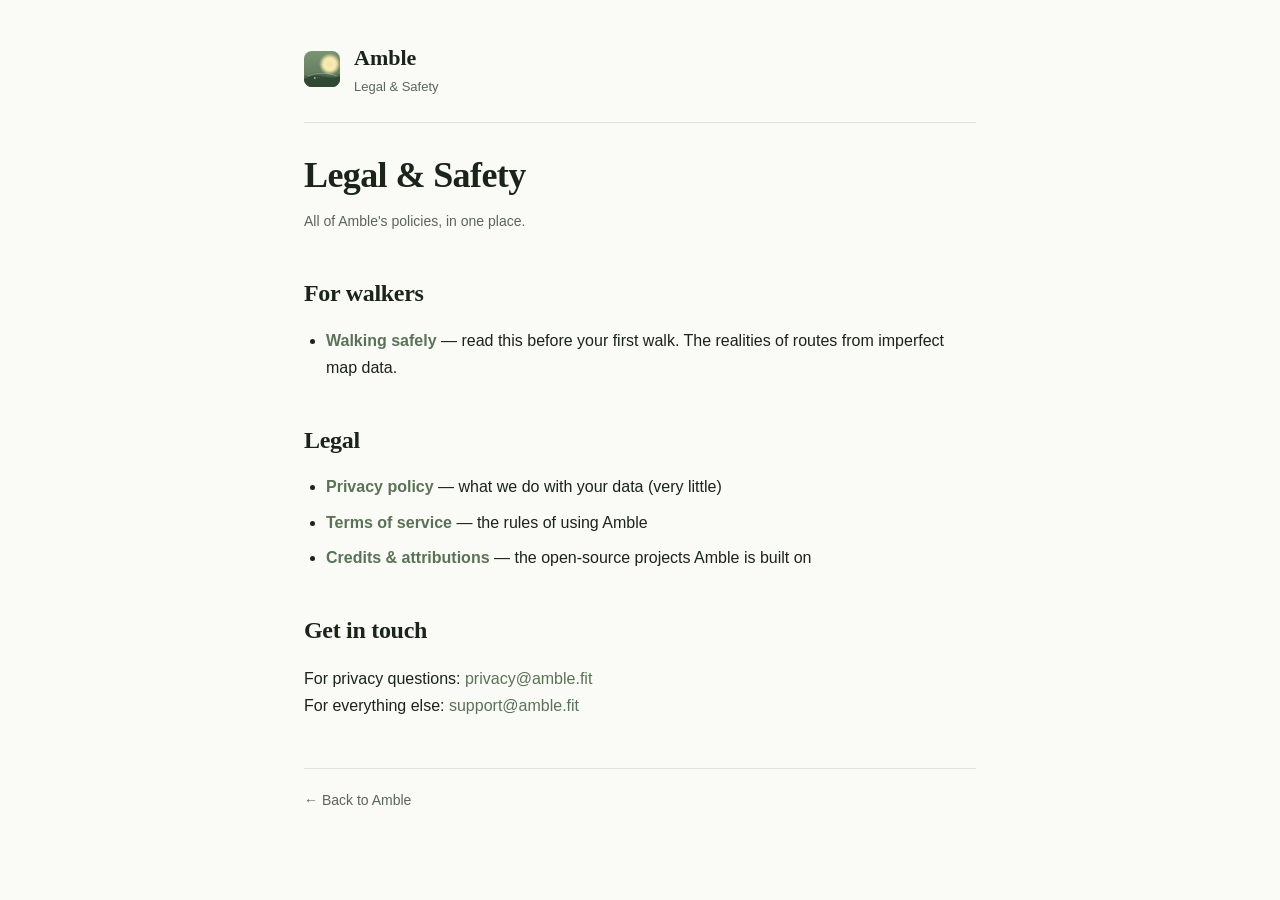
==== legal/index.html @ d177595f "Initial site: landing page, legal docs, privacy policy" ====
<!DOCTYPE html>
<html lang="en">
<head>
  <meta charset="UTF-8">
  <meta name="viewport" content="width=device-width, initial-scale=1.0">
  <title>Legal &amp; Safety — Amble</title>
  <meta name="description" content="Amble's legal and safety pages: privacy policy, terms, walking safely, attributions.">
  <meta name="theme-color" content="#5a7256">
  <link rel="icon" type="image/svg+xml" href="../favicon.svg">
  <link rel="stylesheet" href="../style.css">
</head>
<body class="page-doc">
  <div class="doc-container">
    <header class="doc-header">
      <a href="/" class="brand-link" aria-label="Amble home">
        <span class="brand-mark" aria-hidden="true">
          <svg viewBox="0 0 32 32" width="36" height="36">
            <defs>
              <linearGradient id="bmsky-index" x1="0" y1="0" x2="0" y2="1">
                <stop offset="0%" stop-color="#7a9472"/>
                <stop offset="100%" stop-color="#5a7256"/>
              </linearGradient>
              <radialGradient id="bmsun-index" cx="0.5" cy="0.5" r="0.5">
                <stop offset="0%" stop-color="#fff5d0"/>
                <stop offset="60%" stop-color="#f5e6a8"/>
                <stop offset="100%" stop-color="#f5e6a8" stop-opacity="0"/>
              </radialGradient>
              <clipPath id="bmclip-index"><rect width="32" height="32" rx="7"/></clipPath>
            </defs>
            <g clip-path="url(#bmclip-index)">
              <rect width="32" height="32" fill="url(#bmsky-index)"/>
              <circle cx="22.9" cy="11.7" r="9.6" fill="url(#bmsun-index)"/>
              <circle cx="22.9" cy="11.7" r="2.9" fill="#f5e6a8"/>
              <path d="M 0 22.4 Q 10.7 17.1, 20.3 20.3 Q 26.7 22.4, 32 20.3 L 32 32 L 0 32 Z" fill="#3f5b40" opacity="0.6"/>
              <path d="M 0 25.1 Q 8 20.3, 17.1 22.4 Q 25.6 24.5, 32 22.4 L 32 32 L 0 32 Z" fill="#2d4530" opacity="0.85"/>
              <path d="M 3.2 21.9 Q 16 17.6, 28.8 21.9" fill="none" stroke="#f5f1e8" stroke-width="0.5" stroke-linecap="round" opacity="0.6"/>
              <circle cx="9.6" cy="24" r="0.7" fill="#f5f1e8"/>
              <circle cx="11.7" cy="23.6" r="0.4" fill="#f5f1e8" opacity="0.5"/>
              <circle cx="13.9" cy="23.3" r="0.4" fill="#f5f1e8" opacity="0.4"/>
              <circle cx="16" cy="22.9" r="0.4" fill="#f5f1e8" opacity="0.3"/>
            </g>
          </svg>
        </span>
      </a>
      <div>
        <div class="name">Amble</div>
        <div class="subname">Legal &amp; Safety</div>
      </div>
    </header>

    <h1>Legal &amp; Safety</h1>
    <p class="meta">All of Amble's policies, in one place.</p>

    <h2>For walkers</h2>
    <ul>
      <li><a href="walking-safely.html"><strong>Walking safely</strong></a> — read this before your first walk. The realities of routes from imperfect map data.</li>
    </ul>

    <h2>Legal</h2>
    <ul>
      <li><a href="privacy.html"><strong>Privacy policy</strong></a> — what we do with your data (very little)</li>
      <li><a href="terms.html"><strong>Terms of service</strong></a> — the rules of using Amble</li>
      <li><a href="attributions.html"><strong>Credits &amp; attributions</strong></a> — the open-source projects Amble is built on</li>
    </ul>

    <h2>Get in touch</h2>
    <p>For privacy questions: <a href="mailto:privacy@amble.fit">privacy@amble.fit</a><br>
    For everything else: <a href="mailto:support@amble.fit">support@amble.fit</a></p>

    <nav class="doc-footer">
      <a href="/">← Back to Amble</a>
    </nav>
  </div>
</body>
</html>
---- style.css ----
/* ───────────────────────────────────────────────────────────────────
   Amble — site stylesheet
   Two layouts share this stylesheet:
     • Marketing landing page  (body class: page-marketing)
     • Legal/document pages    (body class: page-doc)
   The shared elements (brand mark, colour palette, footer) live at the
   top; layout-specific styles further down.

   Design philosophy: warm, sage-green palette echoing the app icon.
   Avoid the sterile Stripe/Linear "tech corporate" white. Amble is a
   lifestyle/wellness brand — this should feel closer to a walking
   magazine than to a SaaS pitch deck.
   ─────────────────────────────────────────────────────────────────── */

:root {
  /* Palette — warm sage-and-cream */
  --bg-page: #fafaf7;          /* off-white page background */
  --bg-cream: #f5f1e8;         /* warm cream, the secondary surface */
  --bg-deep: #2d4530;          /* deep forest, used in hero/CTA bands */
  --bg-mid: #5a7256;           /* the icon's primary green */
  --bg-soft: #7a9472;           /* the icon's lighter green */

  --ink: #1a2419;              /* near-black, but warm */
  --ink-muted: #5a665a;        /* muted body copy */
  --ink-faint: #8a958a;        /* subtle metadata */
  --ink-on-dark: #f5f1e8;      /* cream on the dark bands */
  --ink-on-dark-faint: rgba(245, 241, 232, 0.7);

  --border: #e5e2da;
  --border-strong: #c8c2b3;

  --accent: #5a7256;            /* CTA / link colour, matches icon */
  --accent-hover: #3f5b40;

  --highlight: #f5e6a8;         /* the warm sun yellow, for accents */

  --shadow-sm: 0 1px 2px rgba(40, 50, 30, 0.06);
  --shadow-md: 0 4px 12px rgba(40, 50, 30, 0.08);
  --shadow-lg: 0 12px 32px rgba(40, 50, 30, 0.12);

  /* Type scale */
  --font-body: -apple-system, BlinkMacSystemFont, "Inter", "Segoe UI", Roboto, sans-serif;
  --font-display: "Iowan Old Style", "Palatino", Georgia, serif;
  /* Iowan/Palatino fall back gracefully; system serif on most platforms looks
     intentional and editorial, separates Amble from the Inter-monoculture. */
}

* { box-sizing: border-box; }
html { -webkit-text-size-adjust: 100%; scroll-behavior: smooth; }
body {
  margin: 0;
  background: var(--bg-page);
  color: var(--ink);
  font-family: var(--font-body);
  font-size: 17px;
  line-height: 1.6;
  -webkit-font-smoothing: antialiased;
  -moz-osx-font-smoothing: grayscale;
}

a {
  color: var(--accent);
  text-decoration: none;
  transition: color 0.15s ease;
}
a:hover { color: var(--accent-hover); }

img, svg { display: block; max-width: 100%; }

/* ───────────────────────────────────────────────────────────────────
   Top nav (marketing pages only)
   ─────────────────────────────────────────────────────────────────── */

.topnav {
  position: sticky;
  top: 0;
  z-index: 50;
  background: rgba(250, 250, 247, 0.85);
  backdrop-filter: saturate(180%) blur(12px);
  -webkit-backdrop-filter: saturate(180%) blur(12px);
  border-bottom: 1px solid var(--border);
}
.topnav-inner {
  max-width: 1100px;
  margin: 0 auto;
  padding: 14px 24px;
  display: flex;
  align-items: center;
  justify-content: space-between;
  gap: 24px;
}
.brand-link {
  display: flex;
  align-items: center;
  gap: 10px;
  text-decoration: none;
  color: var(--ink);
}
.brand-link:hover { color: var(--ink); }
.brand-mark {
  display: inline-flex;
  flex-shrink: 0;
}
.brand-name {
  font-family: var(--font-display);
  font-weight: 600;
  font-size: 20px;
  letter-spacing: -0.3px;
}
.topnav-links {
  display: flex;
  align-items: center;
  gap: 28px;
}
.topnav-links a {
  color: var(--ink-muted);
  font-weight: 500;
  font-size: 15px;
}
.topnav-links a:hover { color: var(--ink); }

/* ───────────────────────────────────────────────────────────────────
   Hero (marketing only)
   ─────────────────────────────────────────────────────────────────── */

.hero {
  position: relative;
  padding: 64px 24px 96px;
  background: linear-gradient(180deg, var(--bg-page) 0%, var(--bg-cream) 100%);
  overflow: hidden;
}
.hero-inner {
  max-width: 1100px;
  margin: 0 auto;
  display: grid;
  grid-template-columns: 1.05fr 1fr;
  gap: 64px;
  align-items: center;
}
.hero-text h1 {
  font-family: var(--font-display);
  font-size: clamp(40px, 6vw, 68px);
  line-height: 1.05;
  letter-spacing: -1.2px;
  margin: 0 0 20px;
  color: var(--ink);
}
.hero-lead {
  font-size: 19px;
  line-height: 1.55;
  color: var(--ink-muted);
  max-width: 520px;
  margin: 0 0 32px;
}
.hero-ctas {
  display: flex;
  align-items: center;
  gap: 18px;
  flex-wrap: wrap;
}
.cta {
  display: inline-flex;
  align-items: center;
  justify-content: center;
  padding: 14px 22px;
  border-radius: 10px;
  font-weight: 600;
  font-size: 15.5px;
  letter-spacing: 0.1px;
  transition: transform 0.1s ease, box-shadow 0.15s ease;
}
.cta-primary {
  background: var(--accent);
  color: var(--ink-on-dark);
  box-shadow: var(--shadow-md);
}
.cta-primary:hover {
  background: var(--accent-hover);
  color: var(--ink-on-dark);
  transform: translateY(-1px);
  box-shadow: var(--shadow-lg);
}
.cta-note {
  color: var(--ink-faint);
  font-size: 14px;
  font-style: italic;
}
.hero-art {
  display: flex;
  justify-content: center;
}
.hero-svg {
  width: 100%;
  max-width: 480px;
  height: auto;
  border-radius: 32px;
  box-shadow: var(--shadow-lg);
}

@media (max-width: 760px) {
  .hero { padding: 40px 20px 64px; }
  .hero-inner { grid-template-columns: 1fr; gap: 36px; }
  .hero-text h1 { font-size: 38px; letter-spacing: -0.8px; }
  .hero-lead { font-size: 17px; }
}

/* ───────────────────────────────────────────────────────────────────
   Pitch strip (the highlighted intro paragraph)
   ─────────────────────────────────────────────────────────────────── */

.strip {
  background: var(--bg-cream);
  padding: 64px 24px;
  border-top: 1px solid var(--border);
  border-bottom: 1px solid var(--border);
}
.strip-inner {
  max-width: 760px;
  margin: 0 auto;
}
.strip-quote {
  font-family: var(--font-display);
  font-size: clamp(22px, 3vw, 30px);
  line-height: 1.4;
  letter-spacing: -0.4px;
  color: var(--ink);
  margin: 0;
}
.strip-quote strong {
  color: var(--accent);
  font-weight: 600;
}

/* ───────────────────────────────────────────────────────────────────
   Section headers (shared)
   ─────────────────────────────────────────────────────────────────── */

.eyebrow {
  text-transform: uppercase;
  font-size: 12px;
  font-weight: 700;
  letter-spacing: 1.5px;
  color: var(--accent);
  margin: 0 0 12px;
}
.section-header {
  text-align: center;
  margin-bottom: 56px;
}
.section-header h2 {
  font-family: var(--font-display);
  font-size: clamp(32px, 4vw, 44px);
  letter-spacing: -0.5px;
  margin: 0;
  line-height: 1.15;
}

/* ───────────────────────────────────────────────────────────────────
   Features
   ─────────────────────────────────────────────────────────────────── */

.features {
  padding: 96px 24px;
  background: var(--bg-page);
}
.features-inner {
  max-width: 1100px;
  margin: 0 auto;
}
.feature-grid {
  display: grid;
  grid-template-columns: repeat(3, 1fr);
  gap: 24px;
}
.feature-card {
  background: #fff;
  border: 1px solid var(--border);
  border-radius: 16px;
  padding: 28px;
  transition: transform 0.2s ease, box-shadow 0.2s ease;
}
.feature-card:hover {
  transform: translateY(-2px);
  box-shadow: var(--shadow-md);
}
.feature-icon {
  width: 56px;
  height: 56px;
  border-radius: 14px;
  background: var(--bg-cream);
  color: var(--accent);
  display: flex;
  align-items: center;
  justify-content: center;
  margin-bottom: 18px;
}
.feature-card h3 {
  font-family: var(--font-display);
  font-size: 20px;
  letter-spacing: -0.2px;
  margin: 0 0 10px;
  line-height: 1.3;
}
.feature-card p {
  margin: 0;
  font-size: 15.5px;
  line-height: 1.55;
  color: var(--ink-muted);
}

@media (max-width: 900px) {
  .feature-grid { grid-template-columns: repeat(2, 1fr); }
}
@media (max-width: 600px) {
  .feature-grid { grid-template-columns: 1fr; }
  .features { padding: 64px 20px; }
}

/* ───────────────────────────────────────────────────────────────────
   Long-form differentiators
   ─────────────────────────────────────────────────────────────────── */

.long-strip {
  padding: 96px 24px;
  background: var(--bg-deep);
  color: var(--ink-on-dark);
}
.long-strip-inner {
  max-width: 1100px;
  margin: 0 auto;
  display: grid;
  grid-template-columns: repeat(3, 1fr);
  gap: 56px;
}
.long-block .eyebrow {
  color: var(--highlight);
}
.long-block h2 {
  font-family: var(--font-display);
  font-size: 26px;
  letter-spacing: -0.3px;
  margin: 0 0 14px;
  color: var(--ink-on-dark);
  line-height: 1.25;
}
.long-block p {
  margin: 0;
  font-size: 16px;
  line-height: 1.65;
  color: var(--ink-on-dark-faint);
}

@media (max-width: 900px) {
  .long-strip-inner { grid-template-columns: 1fr; gap: 40px; }
  .long-strip { padding: 64px 20px; }
}

/* ───────────────────────────────────────────────────────────────────
   Story block
   ─────────────────────────────────────────────────────────────────── */

.story {
  padding: 96px 24px;
  background: var(--bg-page);
}
.story-inner {
  max-width: 720px;
  margin: 0 auto;
  text-align: center;
}
.story h2 {
  font-family: var(--font-display);
  font-size: clamp(28px, 4vw, 38px);
  letter-spacing: -0.4px;
  line-height: 1.2;
  margin: 0 0 28px;
}
.story p {
  font-size: 17px;
  line-height: 1.7;
  color: var(--ink-muted);
  margin: 0 0 18px;
  text-align: left;
}
.story p:last-child { margin-bottom: 0; }
.story em { color: var(--accent); font-style: normal; font-weight: 600; }

@media (max-width: 600px) {
  .story { padding: 64px 20px; }
}

/* ───────────────────────────────────────────────────────────────────
   CTA band (email signup)
   ─────────────────────────────────────────────────────────────────── */

.cta-band {
  padding: 96px 24px;
  background: linear-gradient(135deg, var(--bg-mid) 0%, var(--bg-deep) 100%);
  color: var(--ink-on-dark);
}
.cta-band-inner {
  max-width: 600px;
  margin: 0 auto;
  text-align: center;
}
.cta-band h2 {
  font-family: var(--font-display);
  font-size: clamp(30px, 4vw, 42px);
  letter-spacing: -0.5px;
  margin: 0 0 16px;
}
.cta-band > .cta-band-inner > p {
  font-size: 17px;
  line-height: 1.55;
  color: var(--ink-on-dark-faint);
  margin: 0 0 28px;
}
/* Light-on-dark CTA — used on the green CTA band where the standard
   accent button would disappear into the background. */
.cta-light {
  background: var(--bg-cream);
  color: var(--ink);
  display: inline-flex;
  align-items: center;
  justify-content: center;
  padding: 14px 22px;
  border-radius: 10px;
  font-weight: 600;
  font-size: 15.5px;
  letter-spacing: 0.1px;
  transition: transform 0.1s ease, box-shadow 0.15s ease;
  margin-bottom: 14px;
}
.cta-light:hover {
  background: #fff;
  color: var(--ink);
  transform: translateY(-1px);
  box-shadow: var(--shadow-md);
}
.cta-fineprint {
  font-size: 13px;
  color: var(--ink-on-dark-faint);
  margin: 0;
}

@media (max-width: 600px) {
  .cta-band { padding: 64px 20px; }
}

/* ───────────────────────────────────────────────────────────────────
   Footer (shared)
   ─────────────────────────────────────────────────────────────────── */

.footer {
  background: var(--bg-cream);
  border-top: 1px solid var(--border);
  padding: 56px 24px 40px;
}
.footer-inner {
  max-width: 1100px;
  margin: 0 auto;
  display: grid;
  grid-template-columns: auto 1fr auto;
  gap: 40px;
  align-items: center;
}
.footer-brand {
  display: flex;
  align-items: center;
  gap: 12px;
}
.footer-name {
  font-family: var(--font-display);
  font-weight: 600;
  font-size: 18px;
  color: var(--ink);
}
.footer-tagline {
  font-size: 13px;
  color: var(--ink-muted);
  margin-top: 2px;
}
.footer-links {
  display: flex;
  flex-wrap: wrap;
  justify-content: center;
  gap: 24px;
}
.footer-links a {
  color: var(--ink-muted);
  font-size: 14px;
  font-weight: 500;
}
.footer-links a:hover { color: var(--ink); }
.footer-meta {
  font-size: 13px;
  color: var(--ink-faint);
  text-align: right;
}
.footer-meta p { margin: 0 0 4px; }
.footer-meta p:last-child { margin-bottom: 0; }
.footer-meta a { color: var(--ink-muted); }

@media (max-width: 800px) {
  .footer-inner {
    grid-template-columns: 1fr;
    text-align: center;
    gap: 28px;
  }
  .footer-brand, .footer-links { justify-content: center; }
  .footer-meta { text-align: center; }
}

/* ───────────────────────────────────────────────────────────────────
   Document pages (legal/*) — reuse the brand chrome but content-led
   ─────────────────────────────────────────────────────────────────── */

.page-doc {
  background: var(--bg-page);
}
.doc-container {
  max-width: 720px;
  margin: 0 auto;
  padding: 40px 24px 64px;
}
.doc-header {
  display: flex;
  align-items: center;
  gap: 14px;
  padding-bottom: 24px;
  border-bottom: 1px solid var(--border);
  margin-bottom: 32px;
}
.doc-header .brand-mark {
  flex-shrink: 0;
}
.doc-header .name {
  font-family: var(--font-display);
  font-size: 22px;
  font-weight: 600;
  color: var(--ink);
}
.doc-header .subname {
  font-size: 13px;
  color: var(--ink-muted);
  margin-top: 2px;
}
.page-doc h1 {
  font-family: var(--font-display);
  font-size: 36px;
  letter-spacing: -0.6px;
  margin: 8px 0 4px;
  line-height: 1.15;
}
.page-doc h2 {
  font-family: var(--font-display);
  font-size: 24px;
  margin: 40px 0 14px;
  letter-spacing: -0.3px;
}
.page-doc h3 {
  font-size: 18px;
  font-weight: 700;
  margin: 28px 0 10px;
}
.page-doc .meta {
  font-size: 14px;
  color: var(--ink-muted);
  margin-bottom: 28px;
}
.page-doc p, .page-doc li {
  font-size: 16px;
  line-height: 1.7;
  color: var(--ink);
}
.page-doc ul, .page-doc ol {
  padding-left: 22px;
  margin: 14px 0;
}
.page-doc li { margin-bottom: 8px; }
.page-doc strong { font-weight: 700; }
.page-doc code {
  background: var(--bg-cream);
  padding: 2px 6px;
  border-radius: 4px;
  font-family: ui-monospace, SFMono-Regular, Menlo, monospace;
  font-size: 14px;
}
.page-doc table {
  width: 100%;
  border-collapse: collapse;
  margin: 20px 0;
  font-size: 15px;
}
.page-doc th, .page-doc td {
  text-align: left;
  padding: 12px 14px;
  border-bottom: 1px solid var(--border);
  vertical-align: top;
}
.page-doc th {
  background: var(--bg-cream);
  font-weight: 700;
  border-bottom: 2px solid var(--border-strong);
}
.page-doc hr {
  border: none;
  border-top: 1px solid var(--border);
  margin: 36px 0;
}
.doc-footer {
  margin-top: 48px;
  padding-top: 20px;
  border-top: 1px solid var(--border);
  font-size: 14px;
  color: var(--ink-muted);
  display: flex;
  flex-wrap: wrap;
  gap: 18px;
}
.doc-footer a { color: var(--ink-muted); }
.doc-footer a:hover { color: var(--accent); }

@media (max-width: 480px) {
  .page-doc h1 { font-size: 28px; }
  .page-doc h2 { font-size: 20px; }
  .page-doc table { font-size: 14px; }
}
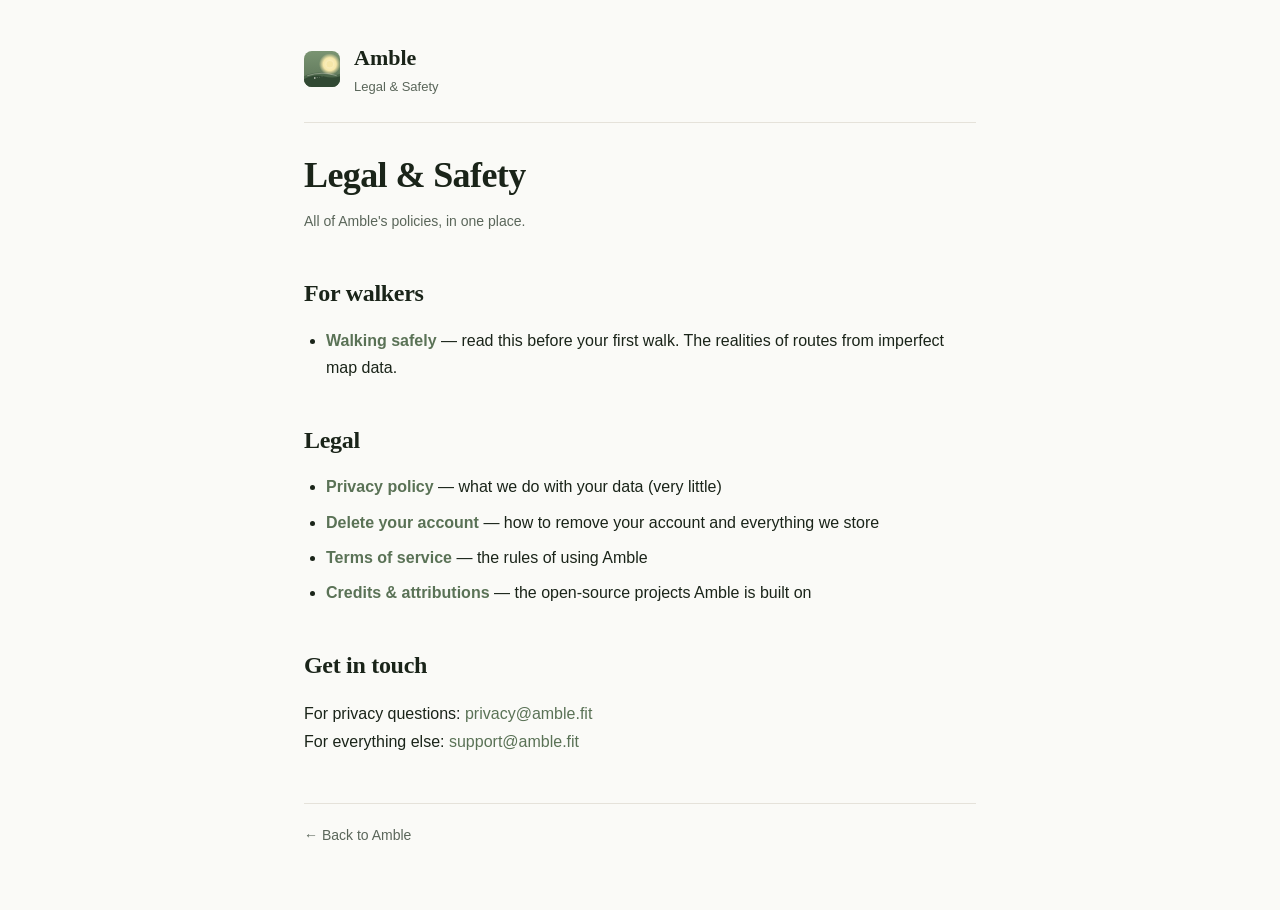
==== commit cd186bcd: "GPX import fixes and improvements" ====
--- a/legal/index.html
+++ b/legal/index.html
@@ -6,6 +6,7 @@
   <title>Legal &amp; Safety — Amble</title>
   <meta name="description" content="Amble's legal and safety pages: privacy policy, terms, walking safely, attributions.">
   <meta name="theme-color" content="#5a7256">
+  <link rel="canonical" href="https://amble.fit/legal/">
   <link rel="icon" type="image/svg+xml" href="../favicon.svg">
   <link rel="stylesheet" href="../style.css">
 </head>
@@ -59,6 +60,7 @@
     <h2>Legal</h2>
     <ul>
       <li><a href="privacy.html"><strong>Privacy policy</strong></a> — what we do with your data (very little)</li>
+      <li><a href="delete-account.html"><strong>Delete your account</strong></a> — how to remove your account and everything we store</li>
       <li><a href="terms.html"><strong>Terms of service</strong></a> — the rules of using Amble</li>
       <li><a href="attributions.html"><strong>Credits &amp; attributions</strong></a> — the open-source projects Amble is built on</li>
     </ul>
--- a/style.css
+++ b/style.css
@@ -180,6 +180,17 @@
   transform: translateY(-1px);
   box-shadow: var(--shadow-lg);
 }
+.cta-secondary {
+  background: transparent;
+  color: var(--accent);
+  border: 2px solid var(--accent);
+}
+.cta-secondary:hover {
+  background: var(--accent);
+  color: var(--ink-on-dark);
+  transform: translateY(-1px);
+  box-shadow: var(--shadow-md);
+}
 .cta-note {
   color: var(--ink-faint);
   font-size: 14px;
@@ -442,6 +453,35 @@
   color: var(--ink-on-dark-faint);
   margin: 0;
 }
+.cta-fineprint a {
+  color: inherit;
+  text-decoration: underline;
+}
+
+/* "Coming soon" pill — same shape as a button, but visually inert
+   so it reads as a status rather than a CTA. */
+.cta-soon {
+  background: transparent;
+  color: var(--ink-faint);
+  border: 1px dashed var(--ink-faint);
+  cursor: default;
+  font-weight: 500;
+}
+.cta-soon:hover { transform: none; box-shadow: none; }
+.cta-soon-on-dark {
+  color: var(--ink-on-dark-faint);
+  border-color: var(--ink-on-dark-faint);
+}
+
+.cta-band-buttons {
+  display: flex;
+  justify-content: center;
+  align-items: center;
+  gap: 14px;
+  flex-wrap: wrap;
+  margin-bottom: 14px;
+}
+.cta-band-buttons .cta-light { margin-bottom: 0; }
 
 @media (max-width: 600px) {
   .cta-band { padding: 64px 20px; }
@@ -608,6 +648,30 @@
   border-top: 1px solid var(--border);
   margin: 36px 0;
 }
+/* Pro feature list on pricing.html — each feature is a dt/dd pair so the
+   title reads as a label and the explanation sits clearly underneath. */
+.page-doc .pro-features {
+  margin: 24px 0 32px;
+  padding: 0;
+}
+.page-doc .pro-features dt {
+  font-weight: 700;
+  font-size: 17px;
+  color: var(--ink);
+  margin-top: 22px;
+  margin-bottom: 4px;
+}
+.page-doc .pro-features dt:first-child { margin-top: 0; }
+.page-doc .pro-features dd {
+  margin: 0 0 0 0;
+  padding-left: 0;
+  color: var(--ink-muted);
+  line-height: 1.55;
+}
+.page-doc .pro-features dd em {
+  color: var(--ink);
+  font-style: italic;
+}
 .doc-footer {
   margin-top: 48px;
   padding-top: 20px;
